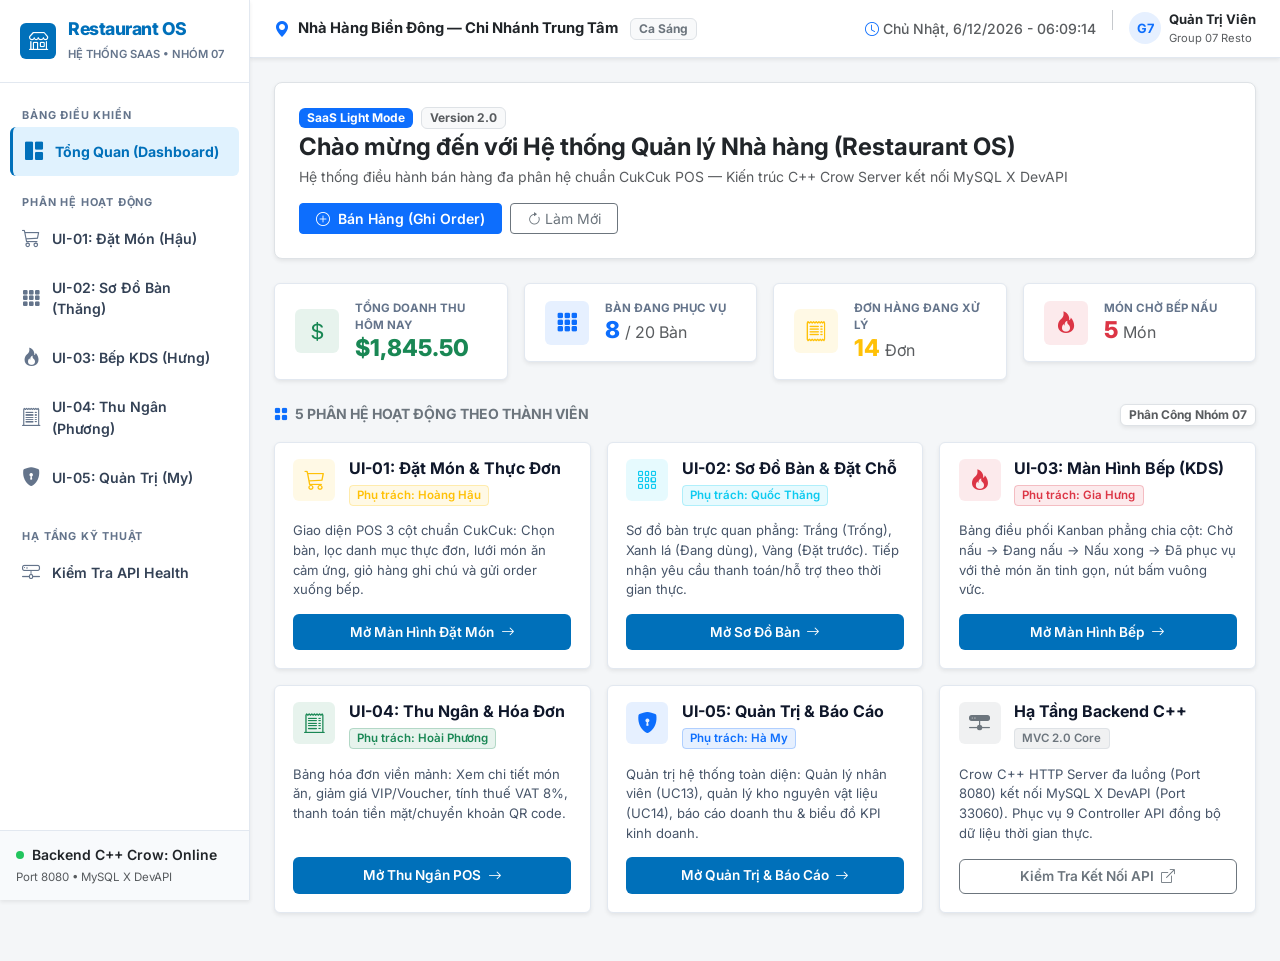
==== frontend/index.html @ d662e0d1 "Hoàn thiện toàn bộ frontend UI và backend MVC C++" ====
<!DOCTYPE html>
<html lang="vi">
<head>
    <meta charset="UTF-8">
    <meta name="viewport" content="width=device-width, initial-scale=1.0">
    <meta name="description" content="Restaurant OS — Hệ thống Quản lý Nhà hàng & Điểm bán hàng SaaS">
    <title>Restaurant OS — Hệ Thống Quản Lý Nhà Hàng (Group 07)</title>

    <!-- Bootstrap 5.3 CDN -->
    <link href="https://cdn.jsdelivr.net/npm/bootstrap@5.3.3/dist/css/bootstrap.min.css" rel="stylesheet">
    <!-- Bootstrap Icons -->
    <link href="https://cdn.jsdelivr.net/npm/bootstrap-icons@1.11.3/font/bootstrap-icons.min.css" rel="stylesheet">
    <!-- Google Fonts: Inter -->
    <link href="https://fonts.googleapis.com/css2?family=Inter:wght@400;500;600;700;800&display=swap" rel="stylesheet">

    <!-- Stylesheet -->
    <link rel="stylesheet" href="style.css">

    <style>
        :root {
            --pos-primary: #0070ba;
            --pos-primary-dark: #005a96;
            --pos-primary-light: #e0f2fe;
            --pos-success: #16a34a;
            --pos-warning: #d97706;
            --pos-danger: #dc2626;
            --pos-bg: #f4f6f8;
            --pos-sidebar-bg: #ffffff;
            --pos-border: #e2e8f0;
            --pos-text-main: #1e293b;
            --pos-text-muted: #64748b;
            --pos-card-bg: #ffffff;
            --sidebar-width: 250px;
        }

        * { box-sizing: border-box; }

        body {
            font-family: 'Inter', -apple-system, BlinkMacSystemFont, 'Segoe UI', Roboto, sans-serif;
            background-color: var(--pos-bg);
            color: var(--pos-text-main);
            margin: 0;
            padding: 0;
            overflow-x: hidden;
        }

        .app-layout { display: flex; min-height: 100vh; }

        /* Sidebar 250px Fixed Left */
        .sidebar {
            width: var(--sidebar-width);
            background-color: #ffffff;
            border-right: 1px solid var(--pos-border);
            display: flex;
            flex-direction: column;
            position: fixed;
            top: 0;
            bottom: 0;
            left: 0;
            z-index: 1020;
        }

        .sidebar-brand {
            padding: 1.15rem 1.25rem;
            display: flex;
            align-items: center;
            border-bottom: 1px solid var(--pos-border);
            text-decoration: none;
            color: var(--pos-text-main);
        }

        .sidebar-brand-icon {
            width: 36px;
            height: 36px;
            background-color: var(--pos-primary);
            color: #ffffff;
            border-radius: 6px;
            display: flex;
            align-items: center;
            justify-content: center;
            font-size: 1.2rem;
            margin-right: 0.75rem;
            flex-shrink: 0;
        }

        .sidebar-brand-text h5 {
            font-size: 1.1rem;
            font-weight: 800;
            margin: 0;
            color: var(--pos-primary);
            letter-spacing: -0.5px;
        }

        .sidebar-brand-text small {
            font-size: 0.7rem;
            color: var(--pos-text-muted);
            font-weight: 600;
            text-transform: uppercase;
        }

        .sidebar-menu {
            list-style: none;
            padding: 0.85rem 0.65rem;
            margin: 0;
            flex-grow: 1;
            overflow-y: auto;
        }

        .sidebar-section-label {
            font-size: 0.68rem;
            font-weight: 700;
            color: var(--pos-text-muted);
            text-transform: uppercase;
            letter-spacing: 0.8px;
            padding: 0.65rem 0.75rem 0.25rem 0.75rem;
        }

        .sidebar-link {
            display: flex;
            align-items: center;
            padding: 0.65rem 0.75rem;
            color: #334155;
            text-decoration: none;
            font-size: 0.88rem;
            font-weight: 600;
            border-radius: 6px;
            margin-bottom: 0.25rem;
            transition: all 0.15s ease;
        }

        .sidebar-link i {
            font-size: 1.15rem;
            margin-right: 0.75rem;
            color: #64748b;
        }

        .sidebar-link:hover {
            background-color: #f1f5f9;
            color: var(--pos-primary);
        }

        .sidebar-link:hover i { color: var(--pos-primary); }

        .sidebar-link.active {
            background-color: var(--pos-primary-light);
            color: var(--pos-primary);
            border-left: 3.5px solid var(--pos-primary);
            font-weight: 700;
        }

        .sidebar-link.active i { color: var(--pos-primary); }

        .sidebar-footer {
            padding: 0.85rem 1rem;
            border-top: 1px solid var(--pos-border);
            background-color: #f8fafc;
        }

        /* Main Content Wrapper */
        .main-wrapper {
            margin-left: var(--sidebar-width);
            flex-grow: 1;
            display: flex;
            flex-direction: column;
            min-height: 100vh;
        }

        .top-navbar {
            height: 58px;
            background-color: #ffffff;
            border-bottom: 1px solid var(--pos-border);
            display: flex;
            align-items: center;
            justify-content: space-between;
            padding: 0 1.5rem;
            position: sticky;
            top: 0;
            z-index: 1000;
        }

        /* KPI Card */
        .kpi-card {
            background-color: #ffffff;
            border: 1px solid var(--pos-border);
            border-radius: 6px;
            padding: 1rem 1.25rem;
            display: flex;
            align-items: center;
        }

        .kpi-icon-box {
            width: 44px;
            height: 44px;
            border-radius: 6px;
            display: flex;
            align-items: center;
            justify-content: center;
            font-size: 1.35rem;
            margin-right: 1rem;
            flex-shrink: 0;
        }

        .kpi-value {
            font-size: 1.45rem;
            font-weight: 800;
            color: var(--pos-text-main);
            line-height: 1.2;
        }

        .kpi-label {
            font-size: 0.72rem;
            color: var(--pos-text-muted);
            font-weight: 700;
            text-transform: uppercase;
        }

        /* Module Grid Card */
        .module-grid-card {
            background-color: #ffffff;
            border: 1px solid var(--pos-border);
            border-radius: 6px;
            display: flex;
            flex-direction: column;
            height: 100%;
            transition: border-color 0.15s ease;
        }

        .module-grid-card:hover {
            border-color: var(--pos-primary);
        }

        .module-header {
            padding: 1rem 1.15rem 0.5rem 1.15rem;
            display: flex;
            align-items: flex-start;
            gap: 0.85rem;
        }

        .module-icon {
            width: 42px;
            height: 42px;
            border-radius: 6px;
            display: flex;
            align-items: center;
            justify-content: center;
            font-size: 1.3rem;
            flex-shrink: 0;
        }

        .module-title-wrap h5 {
            font-size: 1rem;
            font-weight: 700;
            margin: 0 0 0.2rem 0;
            color: #0f172a;
        }

        .module-owner-badge {
            font-size: 0.72rem;
            font-weight: 600;
            padding: 0.15rem 0.45rem;
            border-radius: 4px;
        }

        .module-body {
            padding: 0.5rem 1.15rem 1.15rem 1.15rem;
            flex-grow: 1;
            display: flex;
            flex-direction: column;
            justify-content: space-between;
        }

        .module-desc {
            font-size: 0.82rem;
            color: #475569;
            line-height: 1.5;
            margin-bottom: 0.85rem;
        }

        .btn-pos-primary {
            background-color: var(--pos-primary);
            color: #ffffff;
            font-weight: 600;
            font-size: 0.85rem;
            border: none;
            padding: 0.5rem 0.85rem;
            border-radius: 6px;
            display: inline-flex;
            align-items: center;
            justify-content: center;
            gap: 0.4rem;
            text-decoration: none;
            transition: background-color 0.15s ease;
            width: 100%;
        }

        .btn-pos-primary:hover {
            background-color: var(--pos-primary-dark);
            color: #ffffff;
        }

        .live-dot {
            width: 8px;
            height: 8px;
            background-color: #22c55e;
            border-radius: 50%;
            display: inline-block;
        }

        @media (max-width: 991px) {
            .sidebar { transform: translateX(-100%); transition: transform 0.25s ease; }
            .sidebar.show { transform: translateX(0); }
            .main-wrapper { margin-left: 0; }
        }
    </style>
</head>
<body>

<div class="app-layout">
    <!-- Sidebar Navigation (250px cố định bên trái) -->
    <aside class="sidebar shadow-sm">
        <a href="/" class="sidebar-brand">
            <div class="sidebar-brand-icon">
                <i class="bi bi-shop"></i>
            </div>
            <div class="sidebar-brand-text">
                <h5>Restaurant OS</h5>
                <small>Hệ Thống SaaS &bull; Nhóm 07</small>
            </div>
        </a>

        <ul class="sidebar-menu">
            <li class="sidebar-section-label">Bảng Điều Khiển</li>
            <li>
                <a href="/" class="sidebar-link active">
                    <i class="bi bi-grid-1x2-fill"></i> Tổng Quan (Dashboard)
                </a>
            </li>

            <li class="sidebar-section-label mt-2">Phân Hệ Hoạt Động</li>
            <li>
                <a href="./ui-01-order/index.html" class="sidebar-link">
                    <i class="bi bi-cart3"></i> UI-01: Đặt Món (Hậu)
                </a>
            </li>
            <li>
                <a href="./ui-02-table/index.html" class="sidebar-link">
                    <i class="bi bi-grid-3x3-gap-fill"></i> UI-02: Sơ Đồ Bàn (Thăng)
                </a>
            </li>
            <li>
                <a href="./ui-03-kitchen/index.html" class="sidebar-link">
                    <i class="bi bi-fire"></i> UI-03: Bếp KDS (Hưng)
                </a>
            </li>
            <li>
                <a href="./ui-04-pos/index.html" class="sidebar-link">
                    <i class="bi bi-receipt-cutoff"></i> UI-04: Thu Ngân (Phương)
                </a>
            </li>
            <li>
                <a href="./ui-05-admin/index.html" class="sidebar-link">
                    <i class="bi bi-shield-lock-fill"></i> UI-05: Quản Trị (My)
                </a>
            </li>

            <li class="sidebar-section-label mt-3">Hạ Tầng Kỹ Thuật</li>
            <li>
                <a href="/api/health" target="_blank" class="sidebar-link">
                    <i class="bi bi-hdd-network"></i> Kiểm Tra API Health
                </a>
            </li>
        </ul>

        <div class="sidebar-footer">
            <div class="d-flex align-items-center mb-1">
                <span class="live-dot me-2"></span>
                <span class="small fw-semibold text-dark">Backend C++ Crow: Online</span>
            </div>
            <div class="text-muted" style="font-size: 0.72rem;">Port 8080 &bull; MySQL X DevAPI</div>
        </div>
    </aside>

    <!-- Main Content Wrapper (Khu vực bên phải) -->
    <div class="main-wrapper">
        <!-- Top Navbar -->
        <header class="top-navbar shadow-sm">
            <div class="d-flex align-items-center gap-2">
                <button class="btn btn-sm btn-outline-secondary d-lg-none me-2" onclick="document.querySelector('.sidebar').classList.toggle('show')">
                    <i class="bi bi-list"></i>
                </button>
                <i class="bi bi-geo-alt-fill text-primary"></i>
                <span class="fw-bold text-dark" style="font-size: 0.92rem;">Nhà Hàng Biển Đông — Chi Nhánh Trung Tâm</span>
                <span class="badge bg-light text-secondary border px-2 py-1 ms-1">Ca Sáng</span>
            </div>

            <div class="d-flex align-items-center gap-3">
                <div class="d-none d-md-flex align-items-center text-muted small fw-medium">
                    <i class="bi bi-clock me-1 text-primary"></i>
                    <span id="liveClock">--:--:--</span>
                </div>
                <div class="vr d-none d-md-block" style="height: 20px;"></div>
                <div class="d-flex align-items-center gap-2">
                    <div class="rounded-circle bg-primary bg-opacity-10 text-primary d-flex align-items-center justify-content-center fw-bold" style="width: 32px; height: 32px; font-size: 0.8rem;">
                        G7
                    </div>
                    <div class="d-none d-sm-block text-start">
                        <div class="fw-bold text-dark" style="font-size: 0.82rem;">Quản Trị Viên</div>
                        <div class="text-muted" style="font-size: 0.7rem;">Group 07 Resto</div>
                    </div>
                </div>
            </div>
        </header>

        <!-- Main Body -->
        <main class="p-3 p-lg-4">
            <!-- Welcome Banner -->
            <div class="bg-white border rounded-3 p-3 p-lg-4 mb-4 shadow-sm">
                <div class="d-flex flex-wrap justify-content-between align-items-center gap-3">
                    <div>
                        <div class="d-flex align-items-center gap-2 mb-1">
                            <span class="badge bg-primary text-white px-2 py-1 small">SaaS Light Mode</span>
                            <span class="badge bg-light text-muted border small">Version 2.0</span>
                        </div>
                        <h4 class="fw-bold text-dark mb-1">Chào mừng đến với Hệ thống Quản lý Nhà hàng (Restaurant OS)</h4>
                        <p class="text-muted small mb-0">Hệ thống điều hành bán hàng đa phân hệ chuẩn CukCuk POS — Kiến trúc C++ Crow Server kết nối MySQL X DevAPI</p>
                    </div>
                    <div class="d-flex gap-2">
                        <a href="/ui-01-order/index.html" class="btn btn-sm btn-primary px-3 fw-semibold d-flex align-items-center gap-2">
                            <i class="bi bi-plus-circle"></i> Bán Hàng (Ghi Order)
                        </a>
                        <button class="btn btn-sm btn-outline-secondary px-3 bg-white" onclick="location.reload()">
                            <i class="bi bi-arrow-clockwise"></i> Làm Mới
                        </button>
                    </div>
                </div>
            </div>

            <!-- KPI Row: Thẻ thống kê tổng quan -->
            <div class="row g-3 mb-4">
                <div class="col-12 col-sm-6 col-xl-3">
                    <div class="kpi-card shadow-sm">
                        <div class="kpi-icon-box bg-success bg-opacity-10 text-success">
                            <i class="bi bi-currency-dollar"></i>
                        </div>
                        <div>
                            <div class="kpi-label">Tổng Doanh Thu Hôm Nay</div>
                            <div class="kpi-value text-success">$1,845.50</div>
                        </div>
                    </div>
                </div>

                <div class="col-12 col-sm-6 col-xl-3">
                    <div class="kpi-card shadow-sm">
                        <div class="kpi-icon-box bg-primary bg-opacity-10 text-primary">
                            <i class="bi bi-grid-3x3-gap-fill"></i>
                        </div>
                        <div>
                            <div class="kpi-label">Bàn Đang Phục Vụ</div>
                            <div class="kpi-value text-primary">8 <span class="fs-6 text-muted fw-normal">/ 20 Bàn</span></div>
                        </div>
                    </div>
                </div>

                <div class="col-12 col-sm-6 col-xl-3">
                    <div class="kpi-card shadow-sm">
                        <div class="kpi-icon-box bg-warning bg-opacity-10 text-warning">
                            <i class="bi bi-receipt"></i>
                        </div>
                        <div>
                            <div class="kpi-label">Đơn Hàng Đang Xử Lý</div>
                            <div class="kpi-value text-warning">14 <span class="fs-6 text-muted fw-normal">Đơn</span></div>
                        </div>
                    </div>
                </div>

                <div class="col-12 col-sm-6 col-xl-3">
                    <div class="kpi-card shadow-sm">
                        <div class="kpi-icon-box bg-danger bg-opacity-10 text-danger">
                            <i class="bi bi-fire"></i>
                        </div>
                        <div>
                            <div class="kpi-label">Món Chờ Bếp Nấu</div>
                            <div class="kpi-value text-danger">5 <span class="fs-6 text-muted fw-normal">Món</span></div>
                        </div>
                    </div>
                </div>
            </div>

            <!-- 5 Phân Hệ Nhóm 07 -->
            <div class="d-flex align-items-center justify-content-between mb-3">
                <h6 class="fw-bold text-uppercase text-secondary small mb-0">
                    <i class="bi bi-grid-fill me-1 text-primary"></i> 5 Phân Hệ Hoạt Động Theo Thành Viên
                </h6>
                <span class="badge bg-white text-muted border shadow-sm">Phân Công Nhóm 07</span>
            </div>

            <div class="row g-3 mb-4">
                <!-- 1. HẬU: Đặt Món -->
                <div class="col-12 col-md-6 col-lg-4">
                    <div class="module-grid-card shadow-sm">
                        <div class="module-header">
                            <div class="module-icon bg-warning bg-opacity-10 text-warning">
                                <i class="bi bi-cart3"></i>
                            </div>
                            <div class="module-title-wrap">
                                <h5>UI-01: Đặt Món & Thực Đơn</h5>
                                <span class="module-owner-badge bg-warning bg-opacity-10 text-warning border border-warning border-opacity-25">
                                    Phụ trách: Hoàng Hậu
                                </span>
                            </div>
                        </div>
                        <div class="module-body">
                            <p class="module-desc">
                                Giao diện POS 3 cột chuẩn CukCuk: Chọn bàn, lọc danh mục thực đơn, lưới món ăn cảm ứng, giỏ hàng ghi chú và gửi order xuống bếp.
                            </p>
                            <a href="./ui-01-order/index.html" class="btn-pos-primary">
                                Mở Màn Hình Đặt Món <i class="bi bi-arrow-right"></i>
                            </a>
                        </div>
                    </div>
                </div>

                <!-- 2. THĂNG: Sơ Đồ Bàn -->
                <div class="col-12 col-md-6 col-lg-4">
                    <div class="module-grid-card shadow-sm">
                        <div class="module-header">
                            <div class="module-icon bg-info bg-opacity-10 text-info">
                                <i class="bi bi-grid-3x3-gap"></i>
                            </div>
                            <div class="module-title-wrap">
                                <h5>UI-02: Sơ Đồ Bàn & Đặt Chỗ</h5>
                                <span class="module-owner-badge bg-info bg-opacity-10 text-info border border-info border-opacity-25">
                                    Phụ trách: Quốc Thăng
                                </span>
                            </div>
                        </div>
                        <div class="module-body">
                            <p class="module-desc">
                                Sơ đồ bàn trực quan phẳng: Trắng (Trống), Xanh lá (Đang dùng), Vàng (Đặt trước). Tiếp nhận yêu cầu thanh toán/hỗ trợ theo thời gian thực.
                            </p>
                            <a href="./ui-02-table/index.html" class="btn-pos-primary">
                                Mở Sơ Đồ Bàn <i class="bi bi-arrow-right"></i>
                            </a>
                        </div>
                    </div>
                </div>

                <!-- 3. HƯNG: Màn Hình Bếp -->
                <div class="col-12 col-md-6 col-lg-4">
                    <div class="module-grid-card shadow-sm">
                        <div class="module-header">
                            <div class="module-icon bg-danger bg-opacity-10 text-danger">
                                <i class="bi bi-fire"></i>
                            </div>
                            <div class="module-title-wrap">
                                <h5>UI-03: Màn Hình Bếp (KDS)</h5>
                                <span class="module-owner-badge bg-danger bg-opacity-10 text-danger border border-danger border-opacity-25">
                                    Phụ trách: Gia Hưng
                                </span>
                            </div>
                        </div>
                        <div class="module-body">
                            <p class="module-desc">
                                Bảng điều phối Kanban phẳng chia cột: Chờ nấu &rarr; Đang nấu &rarr; Nấu xong &rarr; Đã phục vụ với thẻ món ăn tinh gọn, nút bấm vuông vức.
                            </p>
                            <a href="./ui-03-kitchen/index.html" class="btn-pos-primary">
                                Mở Màn Hình Bếp <i class="bi bi-arrow-right"></i>
                            </a>
                        </div>
                    </div>
                </div>

                <!-- 4. PHƯƠNG: Thu Ngân POS -->
                <div class="col-12 col-md-6 col-lg-4">
                    <div class="module-grid-card shadow-sm">
                        <div class="module-header">
                            <div class="module-icon bg-success bg-opacity-10 text-success">
                                <i class="bi bi-receipt-cutoff"></i>
                            </div>
                            <div class="module-title-wrap">
                                <h5>UI-04: Thu Ngân & Hóa Đơn</h5>
                                <span class="module-owner-badge bg-success bg-opacity-10 text-success border border-success border-opacity-25">
                                    Phụ trách: Hoài Phương
                                </span>
                            </div>
                        </div>
                        <div class="module-body">
                            <p class="module-desc">
                                Bảng hóa đơn viền mảnh: Xem chi tiết món ăn, giảm giá VIP/Voucher, tính thuế VAT 8%, thanh toán tiền mặt/chuyển khoản QR code.
                            </p>
                            <a href="./ui-04-pos/index.html" class="btn-pos-primary">
                                Mở Thu Ngân POS <i class="bi bi-arrow-right"></i>
                            </a>
                        </div>
                    </div>
                </div>

                <!-- 5. MY: Quản Trị & Báo Cáo -->
                <div class="col-12 col-md-6 col-lg-4">
                    <div class="module-grid-card shadow-sm">
                        <div class="module-header">
                            <div class="module-icon bg-primary bg-opacity-10 text-primary">
                                <i class="bi bi-shield-lock-fill"></i>
                            </div>
                            <div class="module-title-wrap">
                                <h5>UI-05: Quản Trị & Báo Cáo</h5>
                                <span class="module-owner-badge bg-primary bg-opacity-10 text-primary border border-primary border-opacity-25">
                                    Phụ trách: Hà My
                                </span>
                            </div>
                        </div>
                        <div class="module-body">
                            <p class="module-desc">
                                Quản trị hệ thống toàn diện: Quản lý nhân viên (UC13), quản lý kho nguyên vật liệu (UC14), báo cáo doanh thu & biểu đồ KPI kinh doanh.
                            </p>
                            <a href="./ui-05-admin/index.html" class="btn-pos-primary">
                                Mở Quản Trị & Báo Cáo <i class="bi bi-arrow-right"></i>
                            </a>
                        </div>
                    </div>
                </div>

                <!-- 6. KỸ THUẬT: API Backend -->
                <div class="col-12 col-md-6 col-lg-4">
                    <div class="module-grid-card shadow-sm">
                        <div class="module-header">
                            <div class="module-icon bg-secondary bg-opacity-10 text-secondary">
                                <i class="bi bi-hdd-network-fill"></i>
                            </div>
                            <div class="module-title-wrap">
                                <h5>Hạ Tầng Backend C++</h5>
                                <span class="module-owner-badge bg-secondary bg-opacity-10 text-secondary border">
                                    MVC 2.0 Core
                                </span>
                            </div>
                        </div>
                        <div class="module-body">
                            <p class="module-desc">
                                Crow C++ HTTP Server đa luồng (Port 8080) kết nối MySQL X DevAPI (Port 33060). Phục vụ 9 Controller API đồng bộ dữ liệu thời gian thực.
                            </p>
                            <a href="/api/health" target="_blank" class="btn btn-outline-secondary w-100 fw-semibold" style="font-size: 0.85rem;">
                                Kiểm Tra Kết Nối API <i class="bi bi-box-arrow-up-right ms-1"></i>
                            </a>
                        </div>
                    </div>
                </div>
            </div>
        </main>
    </div>
</div>

<script>
    function updateClock() {
        const now = new Date();
        const days = ['Chủ Nhật', 'Thứ Hai', 'Thứ Ba', 'Thứ Tư', 'Thứ Năm', 'Thứ Sáu', 'Thứ Bảy'];
        const dayName = days[now.getDay()];
        const dateStr = now.toLocaleDateString('vi-VN');
        const timeStr = now.toLocaleTimeString('vi-VN');
        const clockEl = document.getElementById('liveClock');
        if (clockEl) {
            clockEl.innerText = `${dayName}, ${dateStr} - ${timeStr}`;
        }
    }
    setInterval(updateClock, 1000);
    updateClock();
</script>

<!-- Bootstrap 5 JS -->
<script src="https://cdn.jsdelivr.net/npm/bootstrap@5.3.3/dist/js/bootstrap.bundle.min.js"></script>
</body>
</html>
---- frontend/style.css ----
/* frontend/style.css — Giao diện Trang chủ Dashboard tổng (Restaurant OS) */
/* Chuẩn SaaS Light Mode — CukCuk POS Style: Phẳng, Viền mỏng, Không Gradient, Không Shadow dày */

:root {
    --pos-primary: #0070ba;
    --pos-primary-dark: #005a96;
    --pos-primary-light: #e0f2fe;
    --pos-success: #16a34a;
    --pos-warning: #d97706;
    --pos-danger: #dc2626;
    --pos-bg: #f4f6f8;
    --pos-sidebar-bg: #ffffff;
    --pos-border: #e2e8f0;
    --pos-text-main: #1e293b;
    --pos-text-muted: #64748b;
    --pos-card-bg: #ffffff;
    --sidebar-width: 250px;
}

* {
    box-sizing: border-box;
}

body {
    font-family: 'Inter', -apple-system, BlinkMacSystemFont, 'Segoe UI', Roboto, Helvetica, Arial, sans-serif;
    background-color: var(--pos-bg);
    color: var(--pos-text-main);
    margin: 0;
    padding: 0;
    overflow-x: hidden;
}

/* Sidebar Layout */
.app-layout {
    display: flex;
    min-height: 100vh;
}

.sidebar {
    width: var(--sidebar-width);
    background-color: var(--pos-sidebar-bg);
    border-right: 1px solid var(--pos-border);
    display: flex;
    flex-direction: column;
    position: fixed;
    top: 0;
    bottom: 0;
    left: 0;
    z-index: 1020;
}

.sidebar-brand {
    padding: 1.15rem 1.25rem;
    display: flex;
    align-items: center;
    border-bottom: 1px solid var(--pos-border);
    text-decoration: none;
    color: var(--pos-text-main);
}

.sidebar-brand-icon {
    width: 36px;
    height: 36px;
    background-color: var(--pos-primary);
    color: #ffffff;
    border-radius: 6px;
    display: flex;
    align-items: center;
    justify-content: center;
    font-size: 1.2rem;
    margin-right: 0.75rem;
    flex-shrink: 0;
}

.sidebar-brand-text h5 {
    font-size: 1.05rem;
    font-weight: 800;
    margin: 0;
    color: var(--pos-primary);
    letter-spacing: -0.5px;
}

.sidebar-brand-text small {
    font-size: 0.7rem;
    color: var(--pos-text-muted);
    font-weight: 600;
    text-transform: uppercase;
}

.sidebar-menu {
    list-style: none;
    padding: 0.85rem 0.65rem;
    margin: 0;
    flex-grow: 1;
    overflow-y: auto;
}

.sidebar-section-label {
    font-size: 0.68rem;
    font-weight: 700;
    color: var(--pos-text-muted);
    text-transform: uppercase;
    letter-spacing: 0.8px;
    padding: 0.65rem 0.75rem 0.25rem 0.75rem;
}

.sidebar-link {
    display: flex;
    align-items: center;
    padding: 0.65rem 0.75rem;
    color: #334155;
    text-decoration: none;
    font-size: 0.88rem;
    font-weight: 600;
    border-radius: 6px;
    margin-bottom: 0.2rem;
    transition: all 0.15s ease;
}

.sidebar-link i {
    font-size: 1.15rem;
    margin-right: 0.75rem;
    color: #64748b;
    transition: color 0.15s ease;
}

.sidebar-link:hover {
    background-color: #f1f5f9;
    color: var(--pos-primary);
}

.sidebar-link:hover i {
    color: var(--pos-primary);
}

.sidebar-link.active {
    background-color: var(--pos-primary-light);
    color: var(--pos-primary);
    border-left: 3.5px solid var(--pos-primary);
    font-weight: 700;
}

.sidebar-link.active i {
    color: var(--pos-primary);
}

.sidebar-footer {
    padding: 0.85rem 1rem;
    border-top: 1px solid var(--pos-border);
    background-color: #f8fafc;
}

/* Main Content Area */
.main-wrapper {
    margin-left: var(--sidebar-width);
    flex-grow: 1;
    display: flex;
    flex-direction: column;
    min-height: 100vh;
}

.top-navbar {
    height: 58px;
    background-color: #ffffff;
    border-bottom: 1px solid var(--pos-border);
    display: flex;
    align-items: center;
    justify-content: space-between;
    padding: 0 1.5rem;
    position: sticky;
    top: 0;
    z-index: 1000;
}

/* KPI Card */
.kpi-card {
    background-color: #ffffff;
    border: 1px solid var(--pos-border);
    border-radius: 6px;
    padding: 1rem 1.25rem;
    display: flex;
    align-items: center;
}

.kpi-icon-box {
    width: 44px;
    height: 44px;
    border-radius: 6px;
    display: flex;
    align-items: center;
    justify-content: center;
    font-size: 1.35rem;
    margin-right: 1rem;
    flex-shrink: 0;
}

.kpi-value {
    font-size: 1.45rem;
    font-weight: 800;
    color: var(--pos-text-main);
    line-height: 1.2;
}

.kpi-label {
    font-size: 0.72rem;
    color: var(--pos-text-muted);
    font-weight: 700;
    text-transform: uppercase;
}

/* Module Grid Cards */
.module-grid-card {
    background-color: #ffffff;
    border: 1px solid var(--pos-border);
    border-radius: 6px;
    display: flex;
    flex-direction: column;
    height: 100%;
    transition: border-color 0.15s ease;
}

.module-grid-card:hover {
    border-color: var(--pos-primary);
}

.module-header {
    padding: 1rem 1.15rem 0.5rem 1.15rem;
    display: flex;
    align-items: flex-start;
    gap: 0.85rem;
}

.module-icon {
    width: 42px;
    height: 42px;
    border-radius: 6px;
    display: flex;
    align-items: center;
    justify-content: center;
    font-size: 1.3rem;
    flex-shrink: 0;
}

.module-title-wrap h5 {
    font-size: 0.98rem;
    font-weight: 700;
    margin: 0 0 0.2rem 0;
    color: #0f172a;
}

.module-owner-badge {
    font-size: 0.72rem;
    font-weight: 600;
    padding: 0.15rem 0.45rem;
    border-radius: 4px;
}

.module-body {
    padding: 0.5rem 1.15rem 1.15rem 1.15rem;
    flex-grow: 1;
    display: flex;
    flex-direction: column;
    justify-content: space-between;
}

.module-desc {
    font-size: 0.82rem;
    color: #475569;
    line-height: 1.5;
    margin-bottom: 0.85rem;
}

.btn-pos-primary {
    background-color: var(--pos-primary);
    color: #ffffff;
    font-weight: 600;
    font-size: 0.85rem;
    border: none;
    padding: 0.5rem 0.85rem;
    border-radius: 6px;
    display: inline-flex;
    align-items: center;
    justify-content: center;
    gap: 0.4rem;
    text-decoration: none;
    transition: background-color 0.15s ease;
    width: 100%;
}

.btn-pos-primary:hover {
    background-color: var(--pos-primary-dark);
    color: #ffffff;
}

.live-dot {
    width: 8px;
    height: 8px;
    background-color: #22c55e;
    border-radius: 50%;
    display: inline-block;
}

@media (max-width: 991px) {
    .sidebar {
        transform: translateX(-100%);
        transition: transform 0.25s ease;
    }
    .sidebar.show {
        transform: translateX(0);
    }
    .main-wrapper {
        margin-left: 0;
    }
}
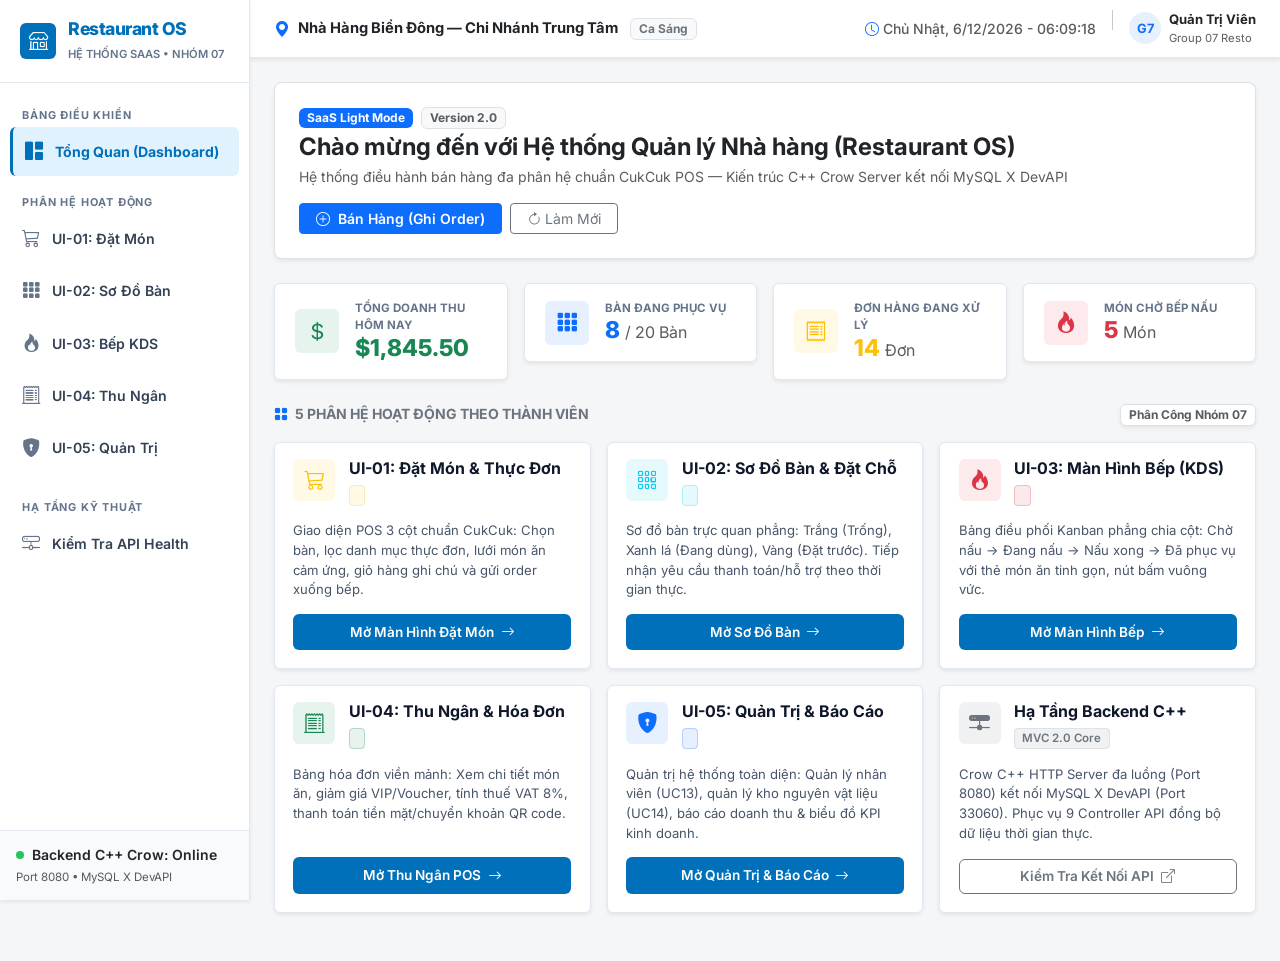
==== commit 8cb1c576: "Sync full restaurant management project" ====
--- a/frontend/index.html
+++ b/frontend/index.html
@@ -339,27 +339,27 @@
             <li class="sidebar-section-label mt-2">Phân Hệ Hoạt Động</li>
             <li>
                 <a href="./ui-01-order/index.html" class="sidebar-link">
-                    <i class="bi bi-cart3"></i> UI-01: Đặt Món (Hậu)
+                    <i class="bi bi-cart3"></i> UI-01: Đặt Món 
                 </a>
             </li>
             <li>
                 <a href="./ui-02-table/index.html" class="sidebar-link">
-                    <i class="bi bi-grid-3x3-gap-fill"></i> UI-02: Sơ Đồ Bàn (Thăng)
+                    <i class="bi bi-grid-3x3-gap-fill"></i> UI-02: Sơ Đồ Bàn 
                 </a>
             </li>
             <li>
                 <a href="./ui-03-kitchen/index.html" class="sidebar-link">
-                    <i class="bi bi-fire"></i> UI-03: Bếp KDS (Hưng)
+                    <i class="bi bi-fire"></i> UI-03: Bếp KDS 
                 </a>
             </li>
             <li>
                 <a href="./ui-04-pos/index.html" class="sidebar-link">
-                    <i class="bi bi-receipt-cutoff"></i> UI-04: Thu Ngân (Phương)
+                    <i class="bi bi-receipt-cutoff"></i> UI-04: Thu Ngân 
                 </a>
             </li>
             <li>
                 <a href="./ui-05-admin/index.html" class="sidebar-link">
-                    <i class="bi bi-shield-lock-fill"></i> UI-05: Quản Trị (My)
+                    <i class="bi bi-shield-lock-fill"></i> UI-05: Quản Trị 
                 </a>
             </li>
 
@@ -495,7 +495,7 @@
             </div>
 
             <div class="row g-3 mb-4">
-                <!-- 1. HẬU: Đặt Món -->
+                <!-- 1. : Đặt Món -->
                 <div class="col-12 col-md-6 col-lg-4">
                     <div class="module-grid-card shadow-sm">
                         <div class="module-header">
@@ -505,7 +505,7 @@
                             <div class="module-title-wrap">
                                 <h5>UI-01: Đặt Món & Thực Đơn</h5>
                                 <span class="module-owner-badge bg-warning bg-opacity-10 text-warning border border-warning border-opacity-25">
-                                    Phụ trách: Hoàng Hậu
+                                
                                 </span>
                             </div>
                         </div>
@@ -520,7 +520,7 @@
                     </div>
                 </div>
 
-                <!-- 2. THĂNG: Sơ Đồ Bàn -->
+                <!-- 2. : Sơ Đồ Bàn -->
                 <div class="col-12 col-md-6 col-lg-4">
                     <div class="module-grid-card shadow-sm">
                         <div class="module-header">
@@ -530,7 +530,7 @@
                             <div class="module-title-wrap">
                                 <h5>UI-02: Sơ Đồ Bàn & Đặt Chỗ</h5>
                                 <span class="module-owner-badge bg-info bg-opacity-10 text-info border border-info border-opacity-25">
-                                    Phụ trách: Quốc Thăng
+                                  
                                 </span>
                             </div>
                         </div>
@@ -545,7 +545,7 @@
                     </div>
                 </div>
 
-                <!-- 3. HƯNG: Màn Hình Bếp -->
+                <!-- 3.: Màn Hình Bếp -->
                 <div class="col-12 col-md-6 col-lg-4">
                     <div class="module-grid-card shadow-sm">
                         <div class="module-header">
@@ -555,7 +555,7 @@
                             <div class="module-title-wrap">
                                 <h5>UI-03: Màn Hình Bếp (KDS)</h5>
                                 <span class="module-owner-badge bg-danger bg-opacity-10 text-danger border border-danger border-opacity-25">
-                                    Phụ trách: Gia Hưng
+                                   
                                 </span>
                             </div>
                         </div>
@@ -570,7 +570,7 @@
                     </div>
                 </div>
 
-                <!-- 4. PHƯƠNG: Thu Ngân POS -->
+                <!-- 4. : Thu Ngân POS -->
                 <div class="col-12 col-md-6 col-lg-4">
                     <div class="module-grid-card shadow-sm">
                         <div class="module-header">
@@ -580,7 +580,7 @@
                             <div class="module-title-wrap">
                                 <h5>UI-04: Thu Ngân & Hóa Đơn</h5>
                                 <span class="module-owner-badge bg-success bg-opacity-10 text-success border border-success border-opacity-25">
-                                    Phụ trách: Hoài Phương
+                                     
                                 </span>
                             </div>
                         </div>
@@ -605,7 +605,7 @@
                             <div class="module-title-wrap">
                                 <h5>UI-05: Quản Trị & Báo Cáo</h5>
                                 <span class="module-owner-badge bg-primary bg-opacity-10 text-primary border border-primary border-opacity-25">
-                                    Phụ trách: Hà My
+                                    
                                 </span>
                             </div>
                         </div>
